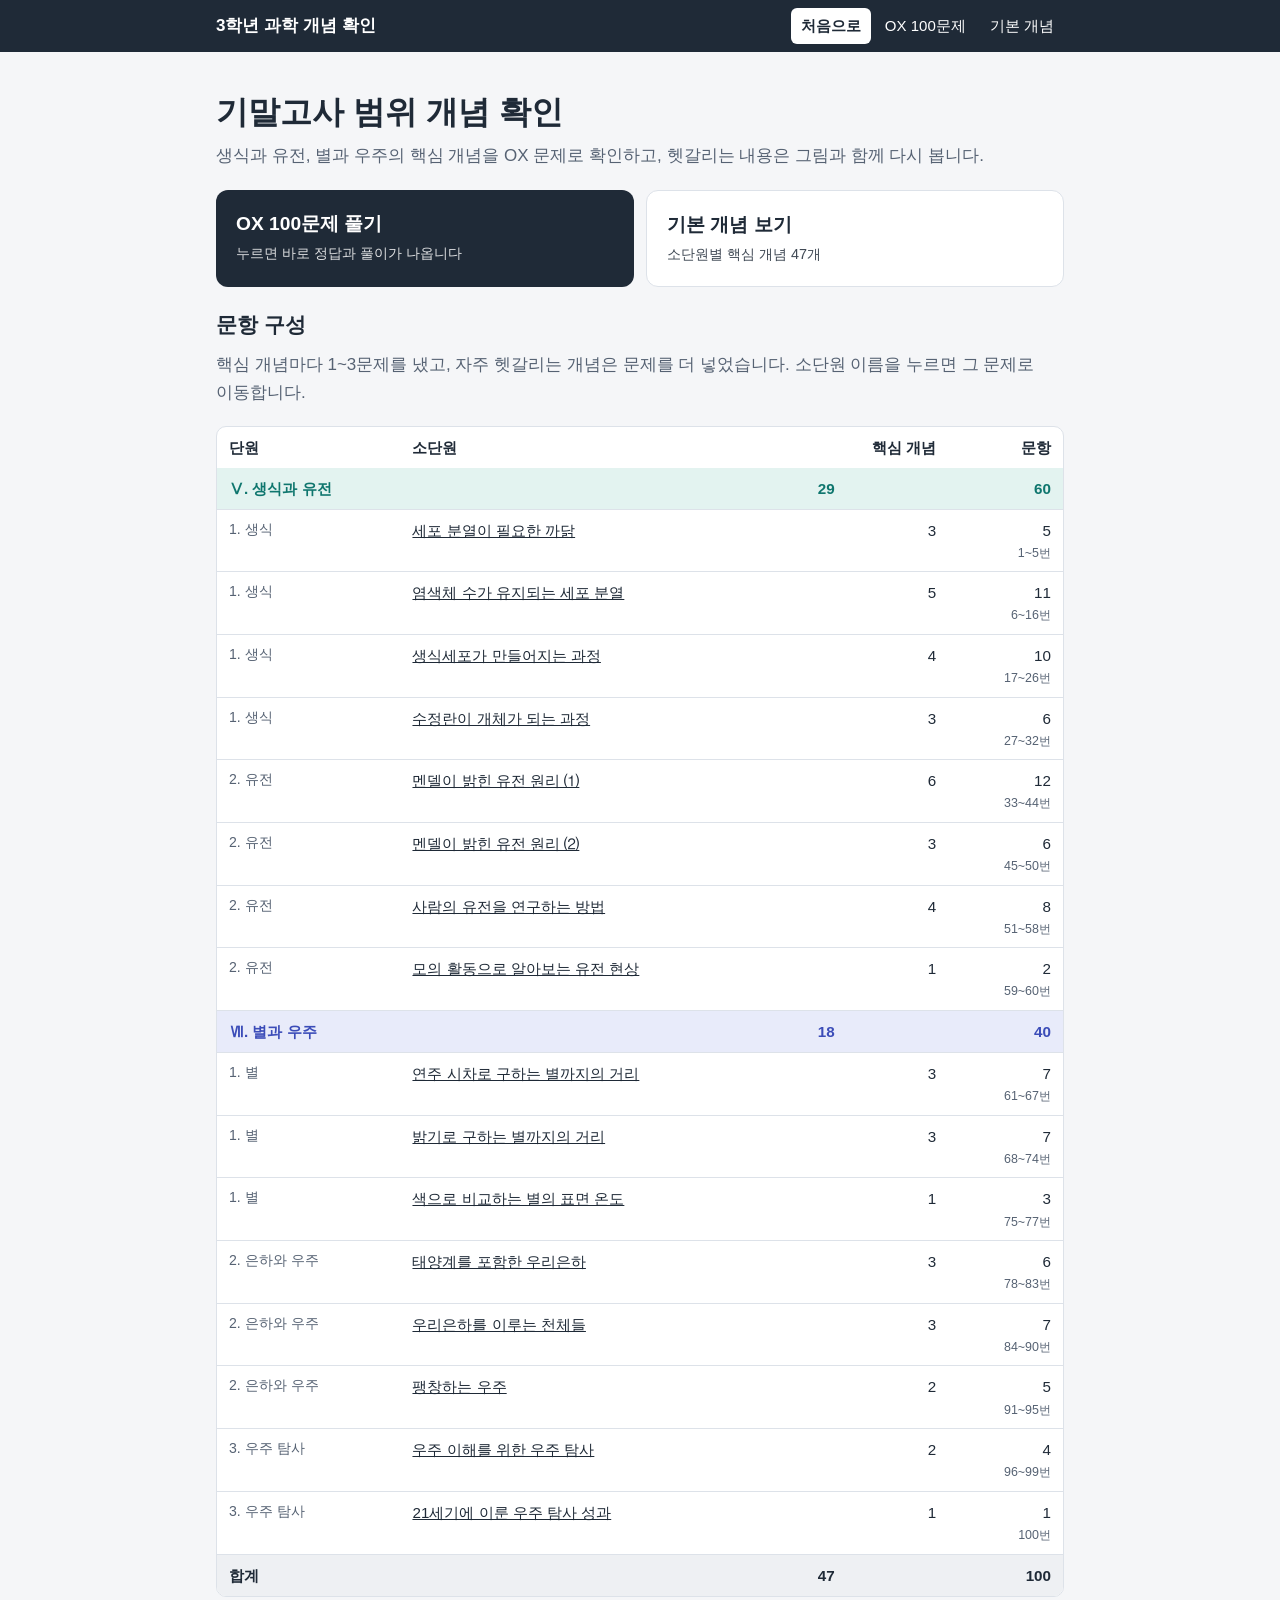
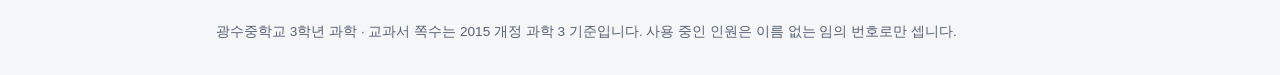
==== index.html @ e42c2dcb "사용 중 인원 표시와 상단바 고정 Co-Authored-By: Claude Opus 5.5 <noreply@anthropic.com>" ====
<!doctype html>
<html lang="ko">
<head>
<meta charset="utf-8">
<meta name="viewport" content="width=device-width, initial-scale=1">
<title>3학년 과학 개념 확인</title>
<meta name="description" content="생식과 유전, 별과 우주 개념 확인 OX 100문제와 기본 개념">
<link rel="stylesheet" href="style.css?v=4">
</head>
<body>
<div class="stick" id="stick"><header class="top"><div class="wrap topin"><a class="brand" href="index.html">3학년 과학 개념 확인</a><span class="online" id="online" hidden><i aria-hidden="true"></i>지금 <b id="onlineN">0</b>명<span class="olt"> 사용 중</span></span><nav><a href="index.html" aria-current=page>처음으로</a><a href="ox.html">OX 100문제</a><a href="concepts.html">기본 개념</a></nav></div></header></div>
<main class="wrap">
<section class="hero">
<h1>기말고사 범위 개념 확인</h1>
<p>생식과 유전, 별과 우주의 핵심 개념을 OX 문제로 확인하고, 헷갈리는 내용은 그림과 함께 다시 봅니다.</p>
<div class="cta">
<a class="big" href="ox.html"><b>OX 100문제 풀기</b><span>누르면 바로 정답과 풀이가 나옵니다</span></a>
<a class="big alt" href="concepts.html"><b>기본 개념 보기</b><span>소단원별 핵심 개념 47개</span></a>
</div>
</section>
<section>
<h2>문항 구성</h2>
<p class="lead">핵심 개념마다 1~3문제를 냈고, 자주 헷갈리는 개념은 문제를 더 넣었습니다. 소단원 이름을 누르면 그 문제로 이동합니다.</p>
<div class="tablewrap"><table class="plan">
<thead><tr><th scope="col">단원</th><th scope="col">소단원</th><th scope="col">핵심 개념</th><th scope="col">문항</th></tr></thead>
<tbody><tr class="grp gen"><th colspan="2" scope="colgroup">Ⅴ. 생식과 유전</th><td>29</td><td>60</td></tr><tr><td class="mid">1. 생식</td><td><a href="ox.html#u01">세포 분열이 필요한 까닭</a></td><td>3</td><td>5<span class="rng">1~5번</span></td></tr><tr><td class="mid">1. 생식</td><td><a href="ox.html#u02">염색체 수가 유지되는 세포 분열</a></td><td>5</td><td>11<span class="rng">6~16번</span></td></tr><tr><td class="mid">1. 생식</td><td><a href="ox.html#u03">생식세포가 만들어지는 과정</a></td><td>4</td><td>10<span class="rng">17~26번</span></td></tr><tr><td class="mid">1. 생식</td><td><a href="ox.html#u04">수정란이 개체가 되는 과정</a></td><td>3</td><td>6<span class="rng">27~32번</span></td></tr><tr><td class="mid">2. 유전</td><td><a href="ox.html#u05">멘델이 밝힌 유전 원리 ⑴</a></td><td>6</td><td>12<span class="rng">33~44번</span></td></tr><tr><td class="mid">2. 유전</td><td><a href="ox.html#u06">멘델이 밝힌 유전 원리 ⑵</a></td><td>3</td><td>6<span class="rng">45~50번</span></td></tr><tr><td class="mid">2. 유전</td><td><a href="ox.html#u07">사람의 유전을 연구하는 방법</a></td><td>4</td><td>8<span class="rng">51~58번</span></td></tr><tr><td class="mid">2. 유전</td><td><a href="ox.html#u08">모의 활동으로 알아보는 유전 현상</a></td><td>1</td><td>2<span class="rng">59~60번</span></td></tr><tr class="grp star"><th colspan="2" scope="colgroup">Ⅶ. 별과 우주</th><td>18</td><td>40</td></tr><tr><td class="mid">1. 별</td><td><a href="ox.html#u09">연주 시차로 구하는 별까지의 거리</a></td><td>3</td><td>7<span class="rng">61~67번</span></td></tr><tr><td class="mid">1. 별</td><td><a href="ox.html#u10">밝기로 구하는 별까지의 거리</a></td><td>3</td><td>7<span class="rng">68~74번</span></td></tr><tr><td class="mid">1. 별</td><td><a href="ox.html#u11">색으로 비교하는 별의 표면 온도</a></td><td>1</td><td>3<span class="rng">75~77번</span></td></tr><tr><td class="mid">2. 은하와 우주</td><td><a href="ox.html#u12">태양계를 포함한 우리은하</a></td><td>3</td><td>6<span class="rng">78~83번</span></td></tr><tr><td class="mid">2. 은하와 우주</td><td><a href="ox.html#u13">우리은하를 이루는 천체들</a></td><td>3</td><td>7<span class="rng">84~90번</span></td></tr><tr><td class="mid">2. 은하와 우주</td><td><a href="ox.html#u14">팽창하는 우주</a></td><td>2</td><td>5<span class="rng">91~95번</span></td></tr><tr><td class="mid">3. 우주 탐사</td><td><a href="ox.html#u15">우주 이해를 위한 우주 탐사</a></td><td>2</td><td>4<span class="rng">96~99번</span></td></tr><tr><td class="mid">3. 우주 탐사</td><td><a href="ox.html#u16">21세기에 이룬 우주 탐사 성과</a></td><td>1</td><td>1<span class="rng">100번</span></td></tr>
<tr class="sum"><th colspan="2" scope="row">합계</th><td>47</td><td>100</td></tr></tbody>
</table></div>
</section>
</main>
<footer class="wrap foot">광수중학교 3학년 과학 · 교과서 쪽수는 2015 개정 과학 3 기준입니다. 사용 중인 인원은 이름 없는 임의 번호로만 셉니다.</footer>
<script src="app.js?v=2"></script>
</body></html>
---- style.css ----
:root {
  --ink: #1f2a37;
  --mute: #566273;
  --bg: #f5f6f8;
  --surface: #ffffff;
  --line: #dde2e9;
  --gen: #0f766e;
  --gen-soft: #e3f3f0;
  --star: #3b4cb8;
  --star-soft: #e8ebfa;
  --o: #1d63c4;
  --x: #c53a4e;
  --ok: #17794a;
  --ok-soft: #e4f4ea;
  --no: #b3283c;
  --no-soft: #fbe9ec;
  --warn-soft: #fff4dc;
  --warn-line: #e3b34c;
  --sh: 54px;
}
.oxpage { --sh: 104px; }
* { box-sizing: border-box; }
html { -webkit-text-size-adjust: 100%; }
body {
  margin: 0; background: var(--bg); color: var(--ink);
  font-family: 'Noto Sans KR', 'Noto Sans CJK KR', 'Malgun Gothic', 'Apple SD Gothic Neo', sans-serif;
  font-size: 17px; line-height: 1.65; word-break: keep-all; overflow-wrap: anywhere;
}
a { color: inherit; }
button { font: inherit; color: inherit; cursor: pointer; }
:focus-visible { outline: 3px solid #f0a020; outline-offset: 2px; }
.wrap { max-width: 880px; margin: 0 auto; padding: 0 16px; }
h1 { font-size: 1.7rem; line-height: 1.3; margin: 28px 0 8px; }
h2 { font-size: 1.3rem; line-height: 1.35; margin: 0 0 12px; }
.lead { color: var(--mute); margin: 0 0 18px; }

.stick { position: sticky; top: 0; z-index: 30; }
.top { background: var(--ink); color: #fff; }
.topin { display: flex; align-items: center; justify-content: space-between; gap: 12px; min-height: 52px; flex-wrap: wrap; }
.brand { font-weight: 700; text-decoration: none; margin-right: auto; }
.online { display: inline-flex; align-items: center; gap: 6px; font-size: .9rem; white-space: nowrap; }
.online[hidden] { display: none; }
.online i { width: 9px; height: 9px; border-radius: 50%; background: #4ade80; }
.top nav { display: flex; gap: 4px; }
.top nav a { text-decoration: none; padding: 6px 10px; border-radius: 6px; font-size: .94rem; }
.top nav a:hover { background: rgba(255,255,255,.12); }
.top nav a[aria-current] { background: #fff; color: var(--ink); font-weight: 700; }

.hero { padding: 12px 0 24px; }
.hero h1 { font-size: 2rem; }
.hero p { margin: 0 0 20px; color: var(--mute); }
.cta { display: grid; grid-template-columns: 1fr 1fr; gap: 12px; }
.big { display: block; padding: 18px 20px; border-radius: 12px; background: var(--ink); color: #fff; text-decoration: none; }
.big.alt { background: var(--surface); color: var(--ink); border: 1px solid var(--line); }
.big b { display: block; font-size: 1.2rem; }
.big span { font-size: .9rem; opacity: .85; }

.tablewrap { overflow-x: auto; background: var(--surface); border: 1px solid var(--line); border-radius: 10px; }
table { border-collapse: collapse; width: 100%; font-size: .95rem; }
th, td { padding: 8px 12px; border-bottom: 1px solid var(--line); text-align: left; vertical-align: top; }
tr:last-child > * { border-bottom: 0; }
.plan th:nth-child(n+3), .plan td:nth-child(n+3) { text-align: right; white-space: nowrap; }
.plan .mid { color: var(--mute); white-space: nowrap; font-size: .88rem; }
.plan .grp th, .plan .grp td { font-weight: 700; }
.plan .grp.gen > * { background: var(--gen-soft); color: var(--gen); }
.plan .grp.star > * { background: var(--star-soft); color: var(--star); }
.plan .sum > * { font-weight: 700; background: #eef0f3; }
.plan .rng { display: block; font-size: .78rem; color: var(--mute); }
.foot { color: var(--mute); font-size: .85rem; padding-top: 24px; padding-bottom: 32px; }

/* OX */
.bar { background: var(--surface); border-bottom: 1px solid var(--line); }
.barin { display: flex; flex-wrap: wrap; gap: 6px 12px; align-items: center; justify-content: space-between; padding-top: 8px; padding-bottom: 8px; }
.score { font-size: .95rem; white-space: nowrap; }
.filters, .tools { display: flex; gap: 4px; }
.bar button { background: var(--bg); border: 1px solid var(--line); border-radius: 6px; padding: 4px 9px; font-size: .86rem; }
.bar button[aria-pressed="true"] { background: var(--ink); color: #fff; border-color: var(--ink); }
.meter { height: 4px; background: var(--line); }
.meter i { display: block; height: 100%; width: 0; background: var(--ok); transition: width .2s; }
.jump { background: var(--surface); border: 1px solid var(--line); border-radius: 10px; padding: 8px 14px; margin-bottom: 24px; }
.jump summary { cursor: pointer; font-weight: 700; }
.jgs { display: grid; grid-template-columns: 1fr 1fr; gap: 16px; padding: 10px 0 6px; }
.jg b { display: block; margin-bottom: 4px; }
.jg.gen b { color: var(--gen); }
.jg.star b { color: var(--star); }
.jg a { display: flex; justify-content: space-between; gap: 8px; padding: 3px 0; font-size: .92rem; text-decoration: none; border-bottom: 1px dotted var(--line); }
.jg a:hover { text-decoration: underline; }
.jg a span { color: var(--mute); white-space: nowrap; font-size: .82rem; }
.unit { margin-bottom: 34px; scroll-margin-top: calc(var(--sh) + 10px); }
.crumb { margin: 0; font-size: .84rem; font-weight: 700; }
.gen .crumb { color: var(--gen); }
.star .crumb { color: var(--star); }
.q { background: var(--surface); border: 1px solid var(--line); border-radius: 10px; padding: 12px 14px; margin-bottom: 10px; scroll-margin-top: calc(var(--sh) + 10px); }
.q:target { box-shadow: 0 0 0 2px var(--ink); }
.qrow { display: grid; grid-template-columns: 34px 1fr auto; gap: 10px; align-items: center; }
.qn { font-weight: 700; color: var(--mute); text-align: right; }
.st { margin: 0; }
.btns { display: flex; gap: 6px; }
.btns button { width: 50px; height: 46px; border-radius: 8px; border: 2px solid; background: #fff; font-weight: 700; font-size: 1.2rem; }
.btns .o { border-color: var(--o); color: var(--o); }
.btns .x { border-color: var(--x); color: var(--x); }
.btns button:hover:not(:disabled) { background: var(--bg); }
.btns button.sel.o { background: var(--o); color: #fff; }
.btns button.sel.x { background: var(--x); color: #fff; }
.btns button:disabled { cursor: default; }
.btns button:disabled:not(.sel) { opacity: .4; }
.sol { margin: 10px 0 0 44px; padding: 10px 12px; border-radius: 8px; background: var(--bg); font-size: .96rem; }
.sol p { margin: 0 0 4px; }
.sol .res { font-weight: 700; }
.q.right .sol { background: var(--ok-soft); }
.q.right .res { color: var(--ok); }
.q.wrong .sol { background: var(--no-soft); }
.q.wrong .res { color: var(--no); }
.solfoot { display: flex; flex-wrap: wrap; justify-content: space-between; align-items: center; gap: 4px 12px; margin-top: 6px !important; }
.go { font-weight: 700; color: var(--star); }
.again { background: none; border: 0; padding: 2px 0; font-size: .86rem; color: var(--mute); text-decoration: underline; }
.empty { padding: 24px; text-align: center; color: var(--mute); }
.unit.none { display: none; }
.q.off { display: none; }

/* 개념 */
.klayout { max-width: 1120px; display: grid; grid-template-columns: 250px minmax(0, 1fr); gap: 28px; }
.toc { position: sticky; top: var(--sh); align-self: start; max-height: calc(100vh - var(--sh)); overflow-y: auto; padding: 20px 0; font-size: .9rem; }
.toc summary { font-weight: 700; cursor: pointer; margin-bottom: 6px; }
.tg { margin-bottom: 14px; }
.tg > b { display: block; }
.tg.gen > b { color: var(--gen); }
.tg.star > b { color: var(--star); }
.tm { margin: 6px 0 0; color: var(--mute); font-size: .82rem; font-weight: 700; }
.toc a { display: block; padding: 2px 0 2px 8px; text-decoration: none; line-height: 1.4; }
.toc a:hover { text-decoration: underline; }
.kunit { margin: 0 0 40px; scroll-margin-top: calc(var(--sh) + 10px); }
.concept { background: var(--surface); border: 1px solid var(--line); border-radius: 10px; padding: 14px 18px; margin-bottom: 14px; scroll-margin-top: calc(var(--sh) + 10px); }
.concept:target { box-shadow: 0 0 0 3px #f0a020; }
.concept h3 { margin: 0 0 8px; font-size: 1.12rem; display: flex; flex-wrap: wrap; justify-content: space-between; align-items: baseline; gap: 2px 12px; }
.gen .concept h3 { color: var(--gen); }
.star .concept h3 { color: var(--star); }
.pg { font-size: .8rem; font-weight: 400; color: var(--mute); }
.concept ul { margin: 0 0 8px; padding-left: 20px; }
.concept li { margin-bottom: 3px; }
.figs { display: grid; gap: 12px; margin: 12px 0; }
.figs.photos, .figs:has(figure.ph) { grid-template-columns: repeat(auto-fit, minmax(190px, 1fr)); }
.figs:has(figure.ph) figure:not(.ph) { grid-column: 1 / -1; }
figure { margin: 0; }
figure img { display: block; width: 100%; height: auto; border: 1px solid var(--line); border-radius: 8px; background: #fff; }
figure.ph img { aspect-ratio: 1; object-fit: cover; }
figcaption { font-size: .85rem; color: var(--mute); margin-top: 4px; }
.cmp th[scope=row] { background: #f4f5f7; white-space: nowrap; }
.concept .tablewrap { margin-bottom: 8px; border-radius: 8px; }
.warn, .note { margin: 8px 0; padding: 8px 12px; border-radius: 8px; font-size: .95rem; }
.warn { background: var(--warn-soft); border-left: 4px solid var(--warn-line); }
.note { background: var(--bg); border-left: 4px solid var(--line); }
.rel { margin: 8px 0 0; font-size: .88rem; color: var(--mute); }
.rel a { margin-left: 4px; font-weight: 700; color: var(--star); }
.credit { font-size: .78rem; color: var(--mute); padding-bottom: 80px; }
.back { position: fixed; right: 16px; bottom: 16px; z-index: 20; background: var(--ink); color: #fff; text-decoration: none; font-weight: 700; padding: 10px 16px; border-radius: 24px; box-shadow: 0 2px 8px rgba(0,0,0,.3); }

@media (max-width: 820px) {
  .klayout { grid-template-columns: minmax(0, 1fr); gap: 0; }
  .toc { position: static; max-height: none; padding: 12px 0 0; }
  .toc details { background: var(--surface); border: 1px solid var(--line); border-radius: 10px; padding: 8px 14px; }
  .toc summary { margin: 0; }
}
@media (max-width: 560px) {
  body { font-size: 16px; }
  .cta, .jgs { grid-template-columns: 1fr; }
  .qrow { grid-template-columns: 26px 1fr; }
  .btns { grid-column: 2; }
  .btns button { flex: 1; width: auto; }
  .sol { margin-left: 0; }
  .plan .mid { display: none; }
  .barin { flex-wrap: nowrap; overflow-x: auto; justify-content: flex-start; padding-top: 6px; padding-bottom: 6px; }
  .bar button { white-space: nowrap; }
  .brand, .olt { display: none; }
  .topin { flex-wrap: nowrap; min-height: 46px; justify-content: space-between; }
  .top nav a { padding: 5px 7px; font-size: .86rem; white-space: nowrap; }
}
@media print {
  .stick, .jump, .again, .back, .toc, .btns { display: none !important; }
  body { background: #fff; font-size: 12pt; }
  .q, .concept { break-inside: avoid; }
  .klayout { display: block; }
}
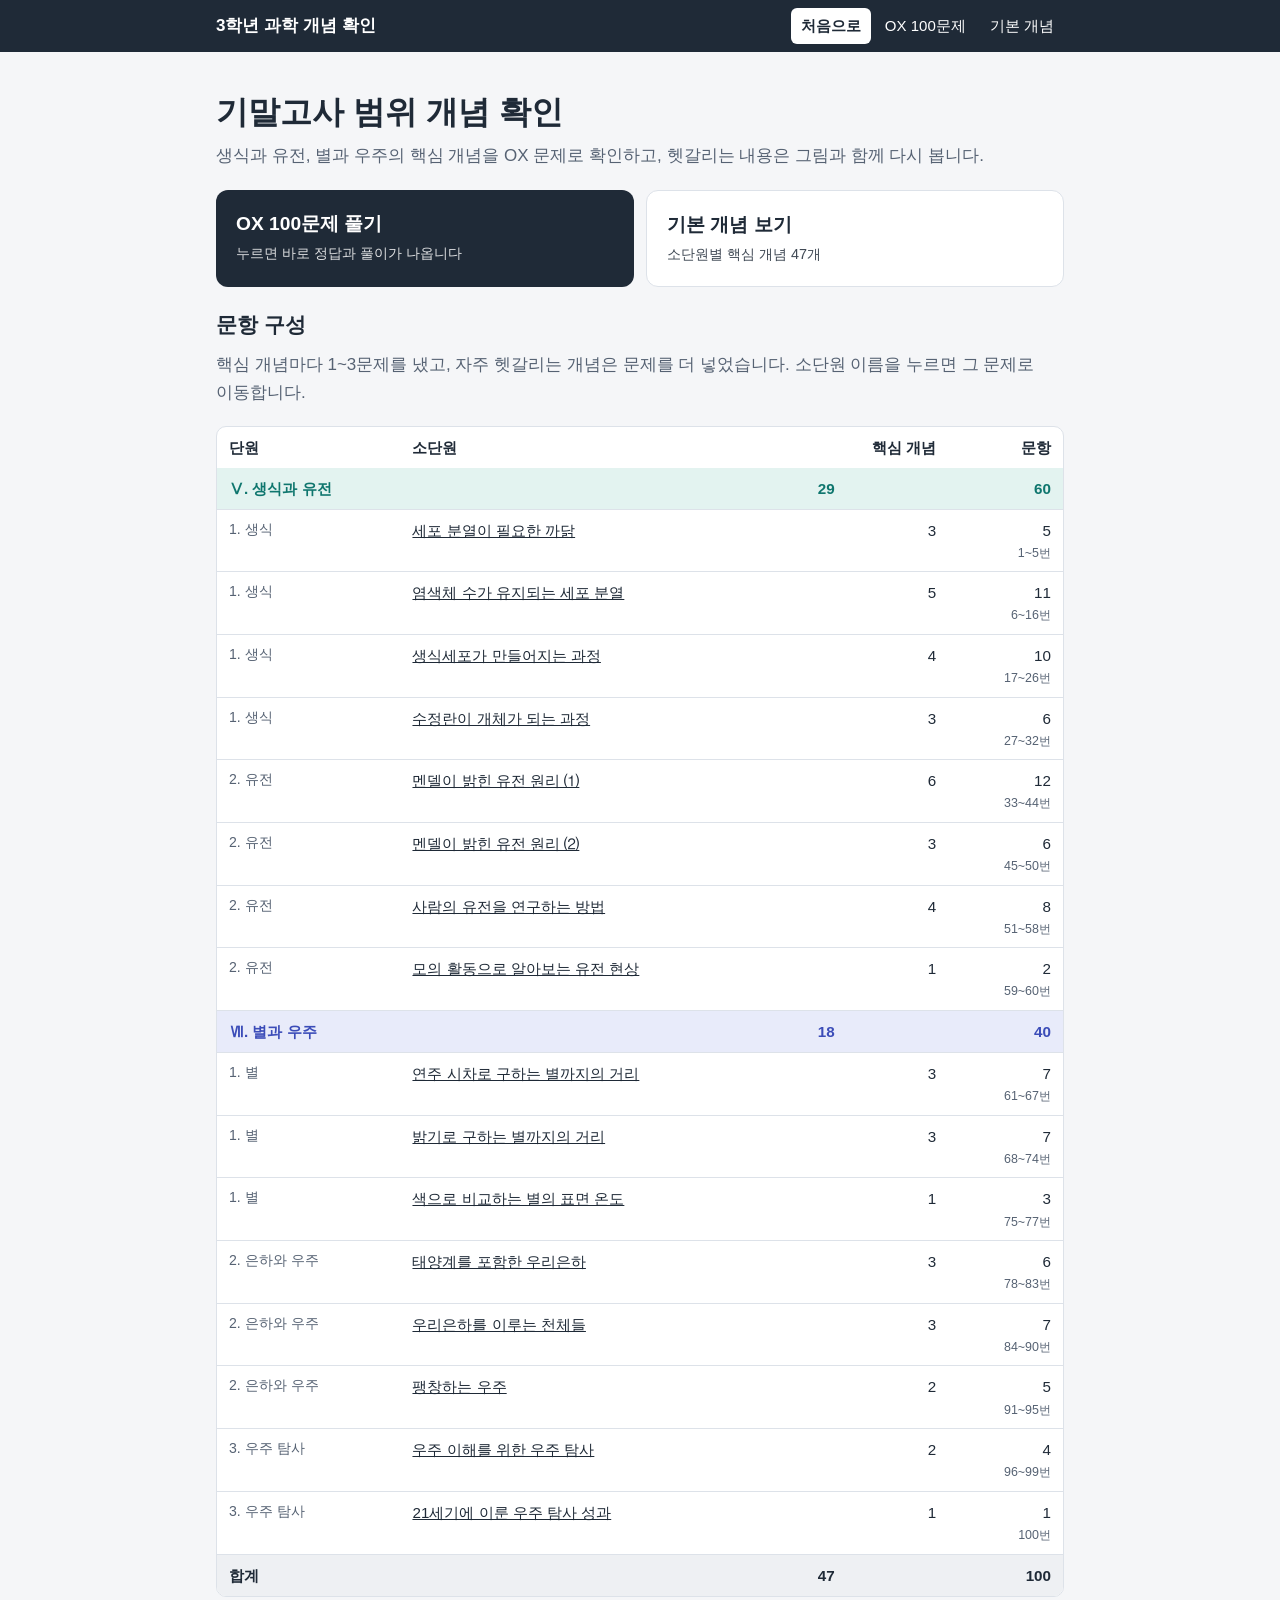
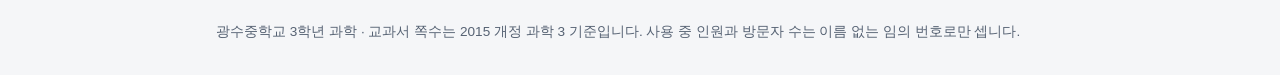
==== commit 4e5c3018: "오늘 방문자 수 표시 Co-Authored-By: Claude Opus 5.5 <noreply@anthropic.com>" ====
--- a/index.html
+++ b/index.html
@@ -5,10 +5,10 @@
 <meta name="viewport" content="width=device-width, initial-scale=1">
 <title>3학년 과학 개념 확인</title>
 <meta name="description" content="생식과 유전, 별과 우주 개념 확인 OX 100문제와 기본 개념">
-<link rel="stylesheet" href="style.css?v=4">
+<link rel="stylesheet" href="style.css?v=5">
 </head>
 <body>
-<div class="stick" id="stick"><header class="top"><div class="wrap topin"><a class="brand" href="index.html">3학년 과학 개념 확인</a><span class="online" id="online" hidden><i aria-hidden="true"></i>지금 <b id="onlineN">0</b>명<span class="olt"> 사용 중</span></span><nav><a href="index.html" aria-current=page>처음으로</a><a href="ox.html">OX 100문제</a><a href="concepts.html">기본 개념</a></nav></div></header></div>
+<div class="stick" id="stick"><header class="top"><div class="wrap topin"><a class="brand" href="index.html">3학년 과학 개념 확인</a><span class="online" id="online" hidden><i aria-hidden="true"></i><span class="oltxt"><span>지금 <b id="onlineN">0</b>명<span class="olt"> 사용 중</span></span><span id="today" hidden>오늘 <b id="todayN">0</b>명<span class="olt"> 방문</span></span></span></span><nav><a href="index.html" aria-current=page>처음으로</a><a href="ox.html">OX 100문제</a><a href="concepts.html">기본 개념</a></nav></div></header></div>
 <main class="wrap">
 <section class="hero">
 <h1>기말고사 범위 개념 확인</h1>
@@ -28,6 +28,6 @@
 </table></div>
 </section>
 </main>
-<footer class="wrap foot">광수중학교 3학년 과학 · 교과서 쪽수는 2015 개정 과학 3 기준입니다. 사용 중인 인원은 이름 없는 임의 번호로만 셉니다.</footer>
-<script src="app.js?v=2"></script>
+<footer class="wrap foot">광수중학교 3학년 과학 · 교과서 쪽수는 2015 개정 과학 3 기준입니다. 사용 중 인원과 방문자 수는 이름 없는 임의 번호로만 셉니다.</footer>
+<script src="app.js?v=3"></script>
 </body></html>
--- a/style.css
+++ b/style.css
@@ -39,7 +39,8 @@
 .topin { display: flex; align-items: center; justify-content: space-between; gap: 12px; min-height: 52px; flex-wrap: wrap; }
 .brand { font-weight: 700; text-decoration: none; margin-right: auto; }
 .online { display: inline-flex; align-items: center; gap: 6px; font-size: .9rem; white-space: nowrap; }
-.online[hidden] { display: none; }
+.online[hidden], .oltxt [hidden] { display: none; }
+.oltxt { display: flex; gap: 12px; }
 .online i { width: 9px; height: 9px; border-radius: 50%; background: #4ade80; }
 .top nav { display: flex; gap: 4px; }
 .top nav a { text-decoration: none; padding: 6px 10px; border-radius: 6px; font-size: .94rem; }
@@ -172,6 +173,8 @@
   .barin { flex-wrap: nowrap; overflow-x: auto; justify-content: flex-start; padding-top: 6px; padding-bottom: 6px; }
   .bar button { white-space: nowrap; }
   .brand, .olt { display: none; }
+  .online { font-size: .76rem; }
+  .oltxt { flex-direction: column; gap: 0; line-height: 1.25; }
   .topin { flex-wrap: nowrap; min-height: 46px; justify-content: space-between; }
   .top nav a { padding: 5px 7px; font-size: .86rem; white-space: nowrap; }
 }
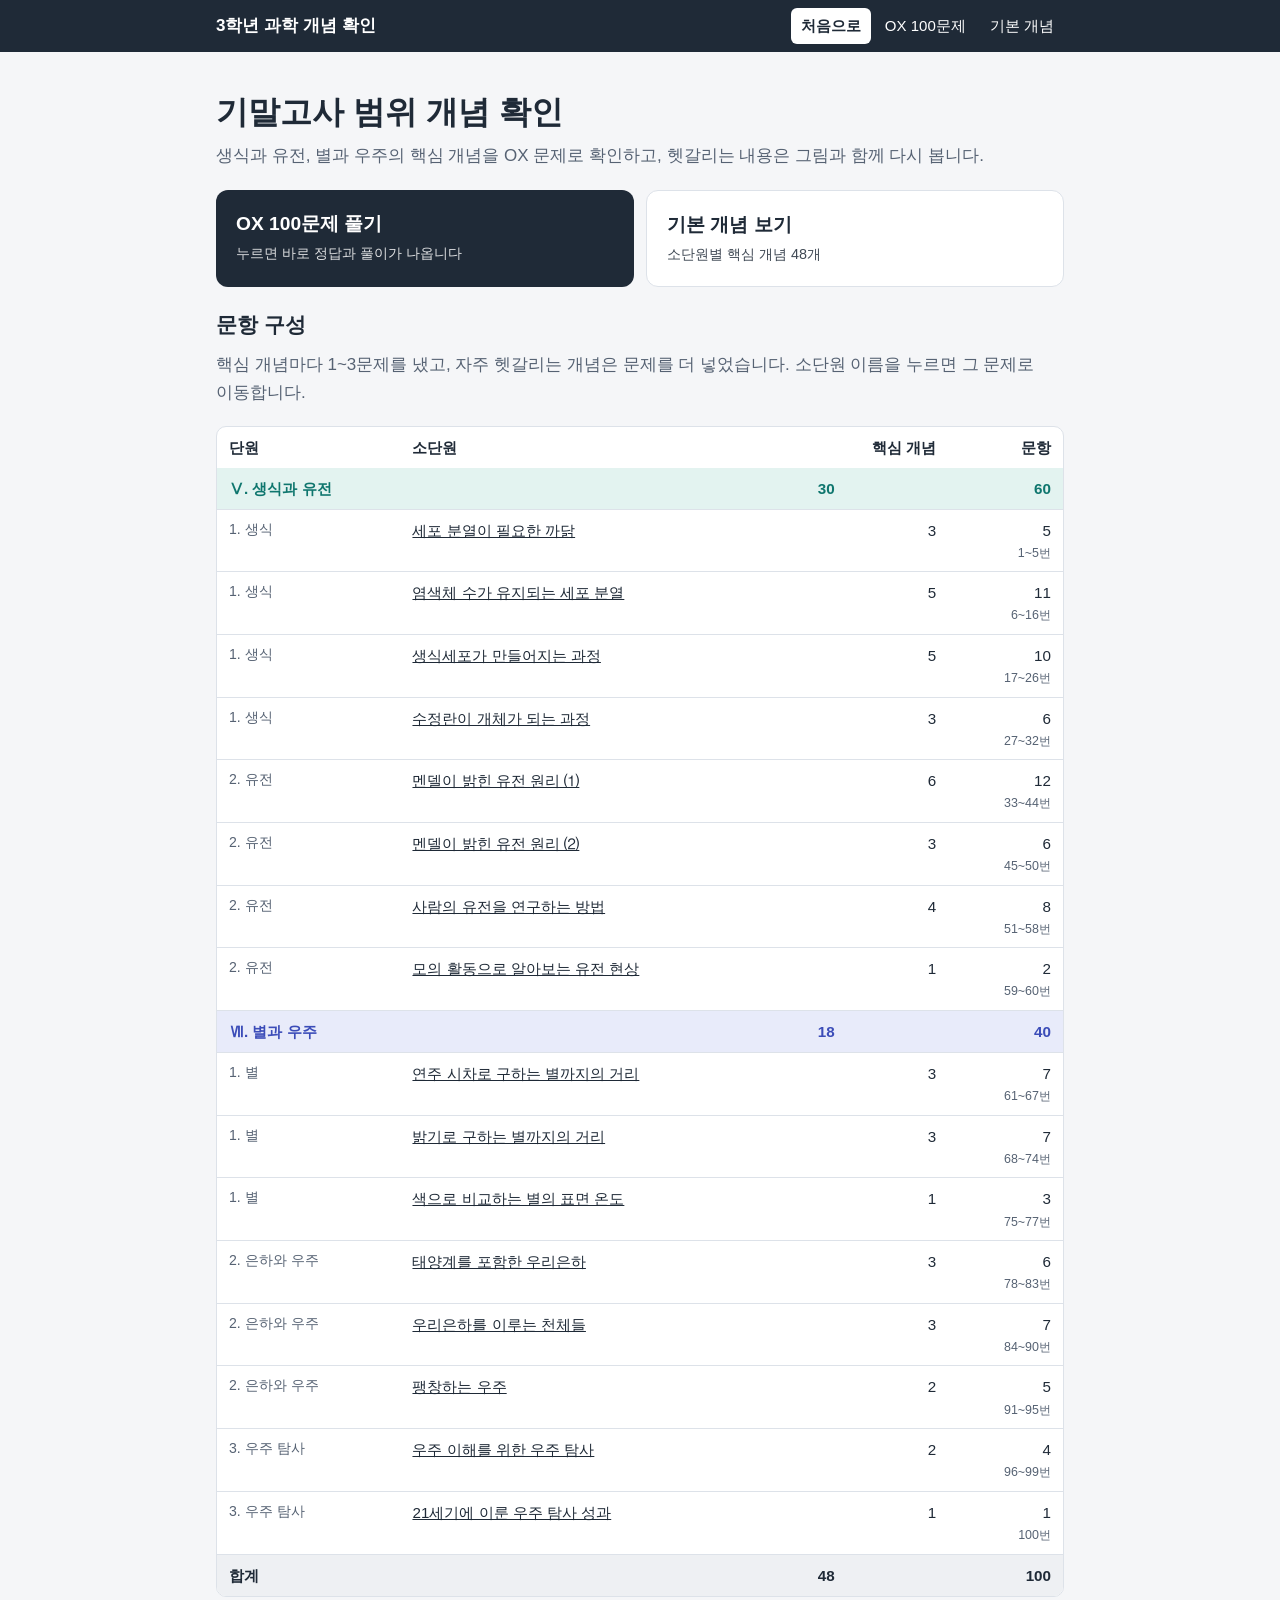
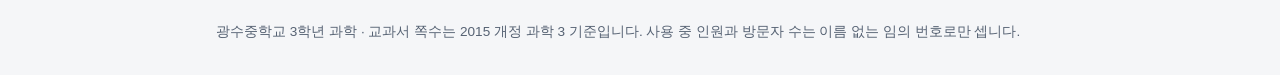
==== commit 30a05827: "염색체를 X자로 다시 그리고 상동 염색체 비교 카드 추가 Co-Authored-By: Claude Opus 5.5 <noreply@anthropic.com>" ====
--- a/index.html
+++ b/index.html
@@ -5,7 +5,7 @@
 <meta name="viewport" content="width=device-width, initial-scale=1">
 <title>3학년 과학 개념 확인</title>
 <meta name="description" content="생식과 유전, 별과 우주 개념 확인 OX 100문제와 기본 개념">
-<link rel="stylesheet" href="style.css?v=5">
+<link rel="stylesheet" href="style.css?v=6">
 </head>
 <body>
 <div class="stick" id="stick"><header class="top"><div class="wrap topin"><a class="brand" href="index.html">3학년 과학 개념 확인</a><span class="online" id="online" hidden><i aria-hidden="true"></i><span class="oltxt"><span>지금 <b id="onlineN">0</b>명<span class="olt"> 사용 중</span></span><span id="today" hidden>오늘 <b id="todayN">0</b>명<span class="olt"> 방문</span></span></span></span><nav><a href="index.html" aria-current=page>처음으로</a><a href="ox.html">OX 100문제</a><a href="concepts.html">기본 개념</a></nav></div></header></div>
@@ -15,7 +15,7 @@
 <p>생식과 유전, 별과 우주의 핵심 개념을 OX 문제로 확인하고, 헷갈리는 내용은 그림과 함께 다시 봅니다.</p>
 <div class="cta">
 <a class="big" href="ox.html"><b>OX 100문제 풀기</b><span>누르면 바로 정답과 풀이가 나옵니다</span></a>
-<a class="big alt" href="concepts.html"><b>기본 개념 보기</b><span>소단원별 핵심 개념 47개</span></a>
+<a class="big alt" href="concepts.html"><b>기본 개념 보기</b><span>소단원별 핵심 개념 48개</span></a>
 </div>
 </section>
 <section>
@@ -23,8 +23,8 @@
 <p class="lead">핵심 개념마다 1~3문제를 냈고, 자주 헷갈리는 개념은 문제를 더 넣었습니다. 소단원 이름을 누르면 그 문제로 이동합니다.</p>
 <div class="tablewrap"><table class="plan">
 <thead><tr><th scope="col">단원</th><th scope="col">소단원</th><th scope="col">핵심 개념</th><th scope="col">문항</th></tr></thead>
-<tbody><tr class="grp gen"><th colspan="2" scope="colgroup">Ⅴ. 생식과 유전</th><td>29</td><td>60</td></tr><tr><td class="mid">1. 생식</td><td><a href="ox.html#u01">세포 분열이 필요한 까닭</a></td><td>3</td><td>5<span class="rng">1~5번</span></td></tr><tr><td class="mid">1. 생식</td><td><a href="ox.html#u02">염색체 수가 유지되는 세포 분열</a></td><td>5</td><td>11<span class="rng">6~16번</span></td></tr><tr><td class="mid">1. 생식</td><td><a href="ox.html#u03">생식세포가 만들어지는 과정</a></td><td>4</td><td>10<span class="rng">17~26번</span></td></tr><tr><td class="mid">1. 생식</td><td><a href="ox.html#u04">수정란이 개체가 되는 과정</a></td><td>3</td><td>6<span class="rng">27~32번</span></td></tr><tr><td class="mid">2. 유전</td><td><a href="ox.html#u05">멘델이 밝힌 유전 원리 ⑴</a></td><td>6</td><td>12<span class="rng">33~44번</span></td></tr><tr><td class="mid">2. 유전</td><td><a href="ox.html#u06">멘델이 밝힌 유전 원리 ⑵</a></td><td>3</td><td>6<span class="rng">45~50번</span></td></tr><tr><td class="mid">2. 유전</td><td><a href="ox.html#u07">사람의 유전을 연구하는 방법</a></td><td>4</td><td>8<span class="rng">51~58번</span></td></tr><tr><td class="mid">2. 유전</td><td><a href="ox.html#u08">모의 활동으로 알아보는 유전 현상</a></td><td>1</td><td>2<span class="rng">59~60번</span></td></tr><tr class="grp star"><th colspan="2" scope="colgroup">Ⅶ. 별과 우주</th><td>18</td><td>40</td></tr><tr><td class="mid">1. 별</td><td><a href="ox.html#u09">연주 시차로 구하는 별까지의 거리</a></td><td>3</td><td>7<span class="rng">61~67번</span></td></tr><tr><td class="mid">1. 별</td><td><a href="ox.html#u10">밝기로 구하는 별까지의 거리</a></td><td>3</td><td>7<span class="rng">68~74번</span></td></tr><tr><td class="mid">1. 별</td><td><a href="ox.html#u11">색으로 비교하는 별의 표면 온도</a></td><td>1</td><td>3<span class="rng">75~77번</span></td></tr><tr><td class="mid">2. 은하와 우주</td><td><a href="ox.html#u12">태양계를 포함한 우리은하</a></td><td>3</td><td>6<span class="rng">78~83번</span></td></tr><tr><td class="mid">2. 은하와 우주</td><td><a href="ox.html#u13">우리은하를 이루는 천체들</a></td><td>3</td><td>7<span class="rng">84~90번</span></td></tr><tr><td class="mid">2. 은하와 우주</td><td><a href="ox.html#u14">팽창하는 우주</a></td><td>2</td><td>5<span class="rng">91~95번</span></td></tr><tr><td class="mid">3. 우주 탐사</td><td><a href="ox.html#u15">우주 이해를 위한 우주 탐사</a></td><td>2</td><td>4<span class="rng">96~99번</span></td></tr><tr><td class="mid">3. 우주 탐사</td><td><a href="ox.html#u16">21세기에 이룬 우주 탐사 성과</a></td><td>1</td><td>1<span class="rng">100번</span></td></tr>
-<tr class="sum"><th colspan="2" scope="row">합계</th><td>47</td><td>100</td></tr></tbody>
+<tbody><tr class="grp gen"><th colspan="2" scope="colgroup">Ⅴ. 생식과 유전</th><td>30</td><td>60</td></tr><tr><td class="mid">1. 생식</td><td><a href="ox.html#u01">세포 분열이 필요한 까닭</a></td><td>3</td><td>5<span class="rng">1~5번</span></td></tr><tr><td class="mid">1. 생식</td><td><a href="ox.html#u02">염색체 수가 유지되는 세포 분열</a></td><td>5</td><td>11<span class="rng">6~16번</span></td></tr><tr><td class="mid">1. 생식</td><td><a href="ox.html#u03">생식세포가 만들어지는 과정</a></td><td>5</td><td>10<span class="rng">17~26번</span></td></tr><tr><td class="mid">1. 생식</td><td><a href="ox.html#u04">수정란이 개체가 되는 과정</a></td><td>3</td><td>6<span class="rng">27~32번</span></td></tr><tr><td class="mid">2. 유전</td><td><a href="ox.html#u05">멘델이 밝힌 유전 원리 ⑴</a></td><td>6</td><td>12<span class="rng">33~44번</span></td></tr><tr><td class="mid">2. 유전</td><td><a href="ox.html#u06">멘델이 밝힌 유전 원리 ⑵</a></td><td>3</td><td>6<span class="rng">45~50번</span></td></tr><tr><td class="mid">2. 유전</td><td><a href="ox.html#u07">사람의 유전을 연구하는 방법</a></td><td>4</td><td>8<span class="rng">51~58번</span></td></tr><tr><td class="mid">2. 유전</td><td><a href="ox.html#u08">모의 활동으로 알아보는 유전 현상</a></td><td>1</td><td>2<span class="rng">59~60번</span></td></tr><tr class="grp star"><th colspan="2" scope="colgroup">Ⅶ. 별과 우주</th><td>18</td><td>40</td></tr><tr><td class="mid">1. 별</td><td><a href="ox.html#u09">연주 시차로 구하는 별까지의 거리</a></td><td>3</td><td>7<span class="rng">61~67번</span></td></tr><tr><td class="mid">1. 별</td><td><a href="ox.html#u10">밝기로 구하는 별까지의 거리</a></td><td>3</td><td>7<span class="rng">68~74번</span></td></tr><tr><td class="mid">1. 별</td><td><a href="ox.html#u11">색으로 비교하는 별의 표면 온도</a></td><td>1</td><td>3<span class="rng">75~77번</span></td></tr><tr><td class="mid">2. 은하와 우주</td><td><a href="ox.html#u12">태양계를 포함한 우리은하</a></td><td>3</td><td>6<span class="rng">78~83번</span></td></tr><tr><td class="mid">2. 은하와 우주</td><td><a href="ox.html#u13">우리은하를 이루는 천체들</a></td><td>3</td><td>7<span class="rng">84~90번</span></td></tr><tr><td class="mid">2. 은하와 우주</td><td><a href="ox.html#u14">팽창하는 우주</a></td><td>2</td><td>5<span class="rng">91~95번</span></td></tr><tr><td class="mid">3. 우주 탐사</td><td><a href="ox.html#u15">우주 이해를 위한 우주 탐사</a></td><td>2</td><td>4<span class="rng">96~99번</span></td></tr><tr><td class="mid">3. 우주 탐사</td><td><a href="ox.html#u16">21세기에 이룬 우주 탐사 성과</a></td><td>1</td><td>1<span class="rng">100번</span></td></tr>
+<tr class="sum"><th colspan="2" scope="row">합계</th><td>48</td><td>100</td></tr></tbody>
 </table></div>
 </section>
 </main>
--- a/style.css
+++ b/style.css
@@ -145,6 +145,7 @@
 figure { margin: 0; }
 figure img { display: block; width: 100%; height: auto; border: 1px solid var(--line); border-radius: 8px; background: #fff; }
 figure.ph img { aspect-ratio: 1; object-fit: cover; }
+figure.narrow { max-width: 400px; margin: 0 auto; }
 figcaption { font-size: .85rem; color: var(--mute); margin-top: 4px; }
 .cmp th[scope=row] { background: #f4f5f7; white-space: nowrap; }
 .concept .tablewrap { margin-bottom: 8px; border-radius: 8px; }
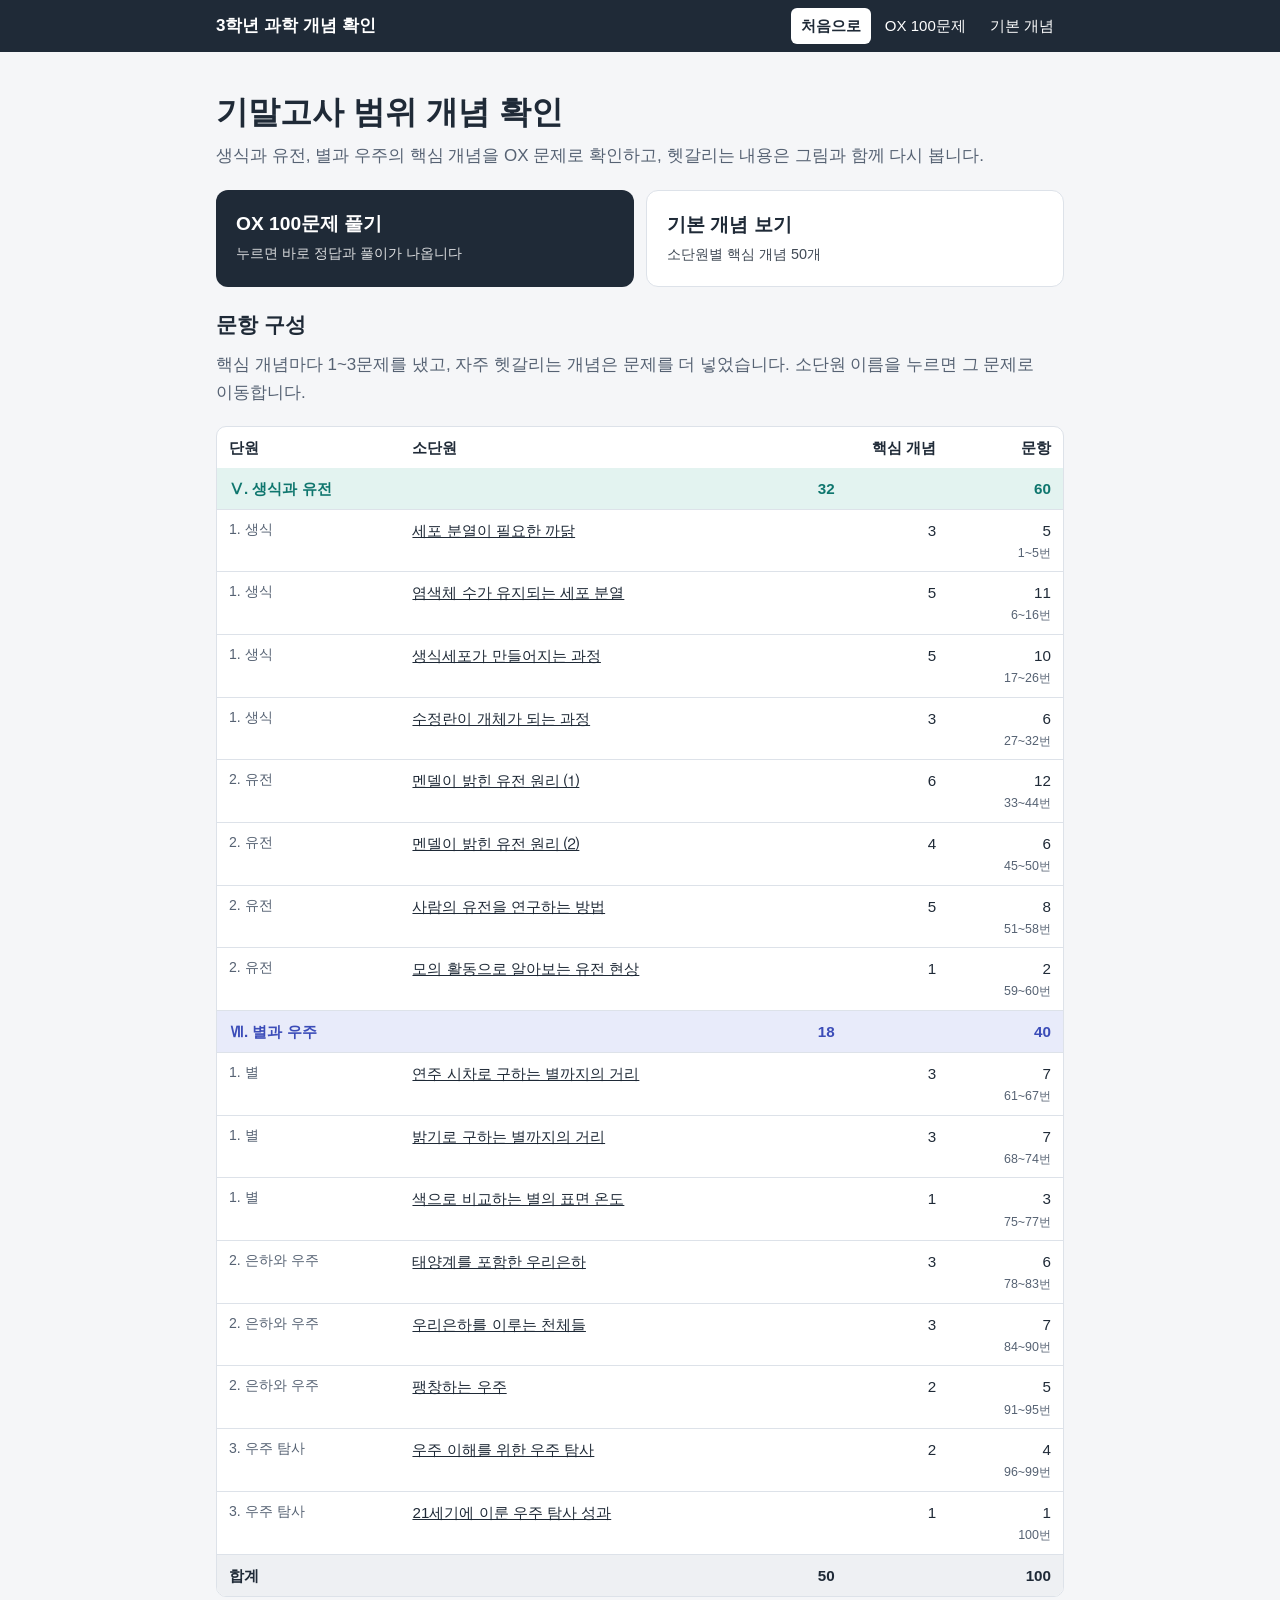
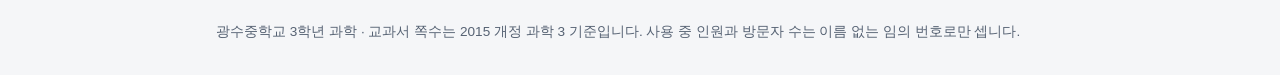
==== commit af81a313: "가계도 확률과 두 가지 형질 교배 풀이 개념 추가 Co-Authored-By: Claude Opus 5.5 <noreply@anthropic.com>" ====
--- a/index.html
+++ b/index.html
@@ -5,7 +5,7 @@
 <meta name="viewport" content="width=device-width, initial-scale=1">
 <title>3학년 과학 개념 확인</title>
 <meta name="description" content="생식과 유전, 별과 우주 개념 확인 OX 100문제와 기본 개념">
-<link rel="stylesheet" href="style.css?v=6">
+<link rel="stylesheet" href="style.css?v=7">
 </head>
 <body>
 <div class="stick" id="stick"><header class="top"><div class="wrap topin"><a class="brand" href="index.html">3학년 과학 개념 확인</a><span class="online" id="online" hidden><i aria-hidden="true"></i><span class="oltxt"><span>지금 <b id="onlineN">0</b>명<span class="olt"> 사용 중</span></span><span id="today" hidden>오늘 <b id="todayN">0</b>명<span class="olt"> 방문</span></span></span></span><nav><a href="index.html" aria-current=page>처음으로</a><a href="ox.html">OX 100문제</a><a href="concepts.html">기본 개념</a></nav></div></header></div>
@@ -15,7 +15,7 @@
 <p>생식과 유전, 별과 우주의 핵심 개념을 OX 문제로 확인하고, 헷갈리는 내용은 그림과 함께 다시 봅니다.</p>
 <div class="cta">
 <a class="big" href="ox.html"><b>OX 100문제 풀기</b><span>누르면 바로 정답과 풀이가 나옵니다</span></a>
-<a class="big alt" href="concepts.html"><b>기본 개념 보기</b><span>소단원별 핵심 개념 48개</span></a>
+<a class="big alt" href="concepts.html"><b>기본 개념 보기</b><span>소단원별 핵심 개념 50개</span></a>
 </div>
 </section>
 <section>
@@ -23,8 +23,8 @@
 <p class="lead">핵심 개념마다 1~3문제를 냈고, 자주 헷갈리는 개념은 문제를 더 넣었습니다. 소단원 이름을 누르면 그 문제로 이동합니다.</p>
 <div class="tablewrap"><table class="plan">
 <thead><tr><th scope="col">단원</th><th scope="col">소단원</th><th scope="col">핵심 개념</th><th scope="col">문항</th></tr></thead>
-<tbody><tr class="grp gen"><th colspan="2" scope="colgroup">Ⅴ. 생식과 유전</th><td>30</td><td>60</td></tr><tr><td class="mid">1. 생식</td><td><a href="ox.html#u01">세포 분열이 필요한 까닭</a></td><td>3</td><td>5<span class="rng">1~5번</span></td></tr><tr><td class="mid">1. 생식</td><td><a href="ox.html#u02">염색체 수가 유지되는 세포 분열</a></td><td>5</td><td>11<span class="rng">6~16번</span></td></tr><tr><td class="mid">1. 생식</td><td><a href="ox.html#u03">생식세포가 만들어지는 과정</a></td><td>5</td><td>10<span class="rng">17~26번</span></td></tr><tr><td class="mid">1. 생식</td><td><a href="ox.html#u04">수정란이 개체가 되는 과정</a></td><td>3</td><td>6<span class="rng">27~32번</span></td></tr><tr><td class="mid">2. 유전</td><td><a href="ox.html#u05">멘델이 밝힌 유전 원리 ⑴</a></td><td>6</td><td>12<span class="rng">33~44번</span></td></tr><tr><td class="mid">2. 유전</td><td><a href="ox.html#u06">멘델이 밝힌 유전 원리 ⑵</a></td><td>3</td><td>6<span class="rng">45~50번</span></td></tr><tr><td class="mid">2. 유전</td><td><a href="ox.html#u07">사람의 유전을 연구하는 방법</a></td><td>4</td><td>8<span class="rng">51~58번</span></td></tr><tr><td class="mid">2. 유전</td><td><a href="ox.html#u08">모의 활동으로 알아보는 유전 현상</a></td><td>1</td><td>2<span class="rng">59~60번</span></td></tr><tr class="grp star"><th colspan="2" scope="colgroup">Ⅶ. 별과 우주</th><td>18</td><td>40</td></tr><tr><td class="mid">1. 별</td><td><a href="ox.html#u09">연주 시차로 구하는 별까지의 거리</a></td><td>3</td><td>7<span class="rng">61~67번</span></td></tr><tr><td class="mid">1. 별</td><td><a href="ox.html#u10">밝기로 구하는 별까지의 거리</a></td><td>3</td><td>7<span class="rng">68~74번</span></td></tr><tr><td class="mid">1. 별</td><td><a href="ox.html#u11">색으로 비교하는 별의 표면 온도</a></td><td>1</td><td>3<span class="rng">75~77번</span></td></tr><tr><td class="mid">2. 은하와 우주</td><td><a href="ox.html#u12">태양계를 포함한 우리은하</a></td><td>3</td><td>6<span class="rng">78~83번</span></td></tr><tr><td class="mid">2. 은하와 우주</td><td><a href="ox.html#u13">우리은하를 이루는 천체들</a></td><td>3</td><td>7<span class="rng">84~90번</span></td></tr><tr><td class="mid">2. 은하와 우주</td><td><a href="ox.html#u14">팽창하는 우주</a></td><td>2</td><td>5<span class="rng">91~95번</span></td></tr><tr><td class="mid">3. 우주 탐사</td><td><a href="ox.html#u15">우주 이해를 위한 우주 탐사</a></td><td>2</td><td>4<span class="rng">96~99번</span></td></tr><tr><td class="mid">3. 우주 탐사</td><td><a href="ox.html#u16">21세기에 이룬 우주 탐사 성과</a></td><td>1</td><td>1<span class="rng">100번</span></td></tr>
-<tr class="sum"><th colspan="2" scope="row">합계</th><td>48</td><td>100</td></tr></tbody>
+<tbody><tr class="grp gen"><th colspan="2" scope="colgroup">Ⅴ. 생식과 유전</th><td>32</td><td>60</td></tr><tr><td class="mid">1. 생식</td><td><a href="ox.html#u01">세포 분열이 필요한 까닭</a></td><td>3</td><td>5<span class="rng">1~5번</span></td></tr><tr><td class="mid">1. 생식</td><td><a href="ox.html#u02">염색체 수가 유지되는 세포 분열</a></td><td>5</td><td>11<span class="rng">6~16번</span></td></tr><tr><td class="mid">1. 생식</td><td><a href="ox.html#u03">생식세포가 만들어지는 과정</a></td><td>5</td><td>10<span class="rng">17~26번</span></td></tr><tr><td class="mid">1. 생식</td><td><a href="ox.html#u04">수정란이 개체가 되는 과정</a></td><td>3</td><td>6<span class="rng">27~32번</span></td></tr><tr><td class="mid">2. 유전</td><td><a href="ox.html#u05">멘델이 밝힌 유전 원리 ⑴</a></td><td>6</td><td>12<span class="rng">33~44번</span></td></tr><tr><td class="mid">2. 유전</td><td><a href="ox.html#u06">멘델이 밝힌 유전 원리 ⑵</a></td><td>4</td><td>6<span class="rng">45~50번</span></td></tr><tr><td class="mid">2. 유전</td><td><a href="ox.html#u07">사람의 유전을 연구하는 방법</a></td><td>5</td><td>8<span class="rng">51~58번</span></td></tr><tr><td class="mid">2. 유전</td><td><a href="ox.html#u08">모의 활동으로 알아보는 유전 현상</a></td><td>1</td><td>2<span class="rng">59~60번</span></td></tr><tr class="grp star"><th colspan="2" scope="colgroup">Ⅶ. 별과 우주</th><td>18</td><td>40</td></tr><tr><td class="mid">1. 별</td><td><a href="ox.html#u09">연주 시차로 구하는 별까지의 거리</a></td><td>3</td><td>7<span class="rng">61~67번</span></td></tr><tr><td class="mid">1. 별</td><td><a href="ox.html#u10">밝기로 구하는 별까지의 거리</a></td><td>3</td><td>7<span class="rng">68~74번</span></td></tr><tr><td class="mid">1. 별</td><td><a href="ox.html#u11">색으로 비교하는 별의 표면 온도</a></td><td>1</td><td>3<span class="rng">75~77번</span></td></tr><tr><td class="mid">2. 은하와 우주</td><td><a href="ox.html#u12">태양계를 포함한 우리은하</a></td><td>3</td><td>6<span class="rng">78~83번</span></td></tr><tr><td class="mid">2. 은하와 우주</td><td><a href="ox.html#u13">우리은하를 이루는 천체들</a></td><td>3</td><td>7<span class="rng">84~90번</span></td></tr><tr><td class="mid">2. 은하와 우주</td><td><a href="ox.html#u14">팽창하는 우주</a></td><td>2</td><td>5<span class="rng">91~95번</span></td></tr><tr><td class="mid">3. 우주 탐사</td><td><a href="ox.html#u15">우주 이해를 위한 우주 탐사</a></td><td>2</td><td>4<span class="rng">96~99번</span></td></tr><tr><td class="mid">3. 우주 탐사</td><td><a href="ox.html#u16">21세기에 이룬 우주 탐사 성과</a></td><td>1</td><td>1<span class="rng">100번</span></td></tr>
+<tr class="sum"><th colspan="2" scope="row">합계</th><td>50</td><td>100</td></tr></tbody>
 </table></div>
 </section>
 </main>
--- a/style.css
+++ b/style.css
@@ -145,7 +145,7 @@
 figure { margin: 0; }
 figure img { display: block; width: 100%; height: auto; border: 1px solid var(--line); border-radius: 8px; background: #fff; }
 figure.ph img { aspect-ratio: 1; object-fit: cover; }
-figure.narrow { max-width: 400px; margin: 0 auto; }
+figure.narrow { width: 100%; max-width: 400px; justify-self: center; }
 figcaption { font-size: .85rem; color: var(--mute); margin-top: 4px; }
 .cmp th[scope=row] { background: #f4f5f7; white-space: nowrap; }
 .concept .tablewrap { margin-bottom: 8px; border-radius: 8px; }
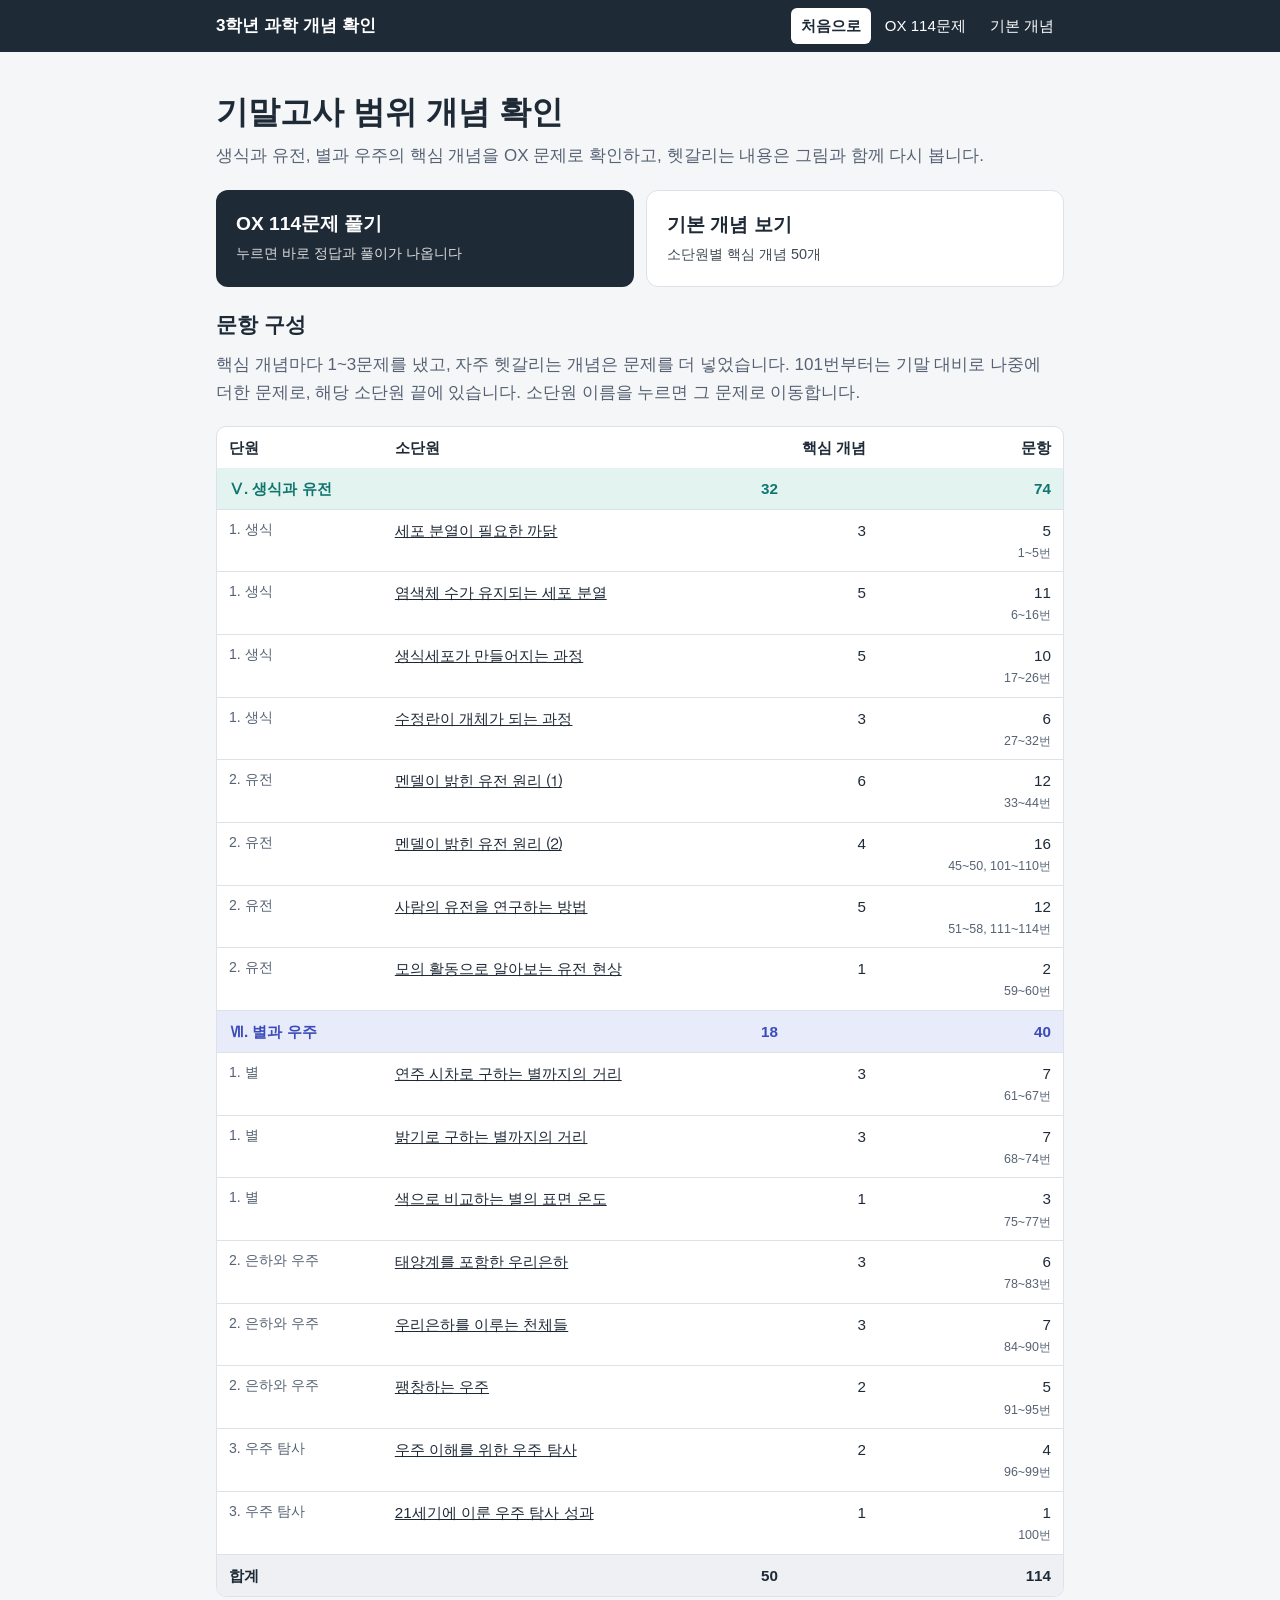
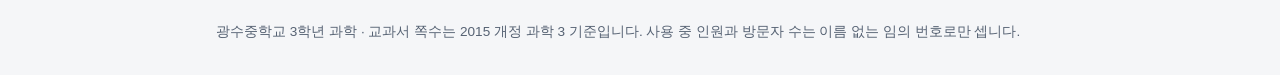
==== commit 619e283f: "두 가지 형질 교배와 가계도 확률 OX 문제 14개 추가 - g204(RrYy × rryy) 10문제, g305(부모 표현형이 같고 자손만 다를 때) 4문제 - 학생 기록이 문항 " ====
--- a/index.html
+++ b/index.html
@@ -4,27 +4,27 @@
 <meta charset="utf-8">
 <meta name="viewport" content="width=device-width, initial-scale=1">
 <title>3학년 과학 개념 확인</title>
-<meta name="description" content="생식과 유전, 별과 우주 개념 확인 OX 100문제와 기본 개념">
+<meta name="description" content="생식과 유전, 별과 우주 개념 확인 OX 114문제와 기본 개념">
 <link rel="stylesheet" href="style.css?v=7">
 </head>
 <body>
-<div class="stick" id="stick"><header class="top"><div class="wrap topin"><a class="brand" href="index.html">3학년 과학 개념 확인</a><span class="online" id="online" hidden><i aria-hidden="true"></i><span class="oltxt"><span>지금 <b id="onlineN">0</b>명<span class="olt"> 사용 중</span></span><span id="today" hidden>오늘 <b id="todayN">0</b>명<span class="olt"> 방문</span></span></span></span><nav><a href="index.html" aria-current=page>처음으로</a><a href="ox.html">OX 100문제</a><a href="concepts.html">기본 개념</a></nav></div></header></div>
+<div class="stick" id="stick"><header class="top"><div class="wrap topin"><a class="brand" href="index.html">3학년 과학 개념 확인</a><span class="online" id="online" hidden><i aria-hidden="true"></i><span class="oltxt"><span>지금 <b id="onlineN">0</b>명<span class="olt"> 사용 중</span></span><span id="today" hidden>오늘 <b id="todayN">0</b>명<span class="olt"> 방문</span></span></span></span><nav><a href="index.html" aria-current=page>처음으로</a><a href="ox.html">OX 114문제</a><a href="concepts.html">기본 개념</a></nav></div></header></div>
 <main class="wrap">
 <section class="hero">
 <h1>기말고사 범위 개념 확인</h1>
 <p>생식과 유전, 별과 우주의 핵심 개념을 OX 문제로 확인하고, 헷갈리는 내용은 그림과 함께 다시 봅니다.</p>
 <div class="cta">
-<a class="big" href="ox.html"><b>OX 100문제 풀기</b><span>누르면 바로 정답과 풀이가 나옵니다</span></a>
+<a class="big" href="ox.html"><b>OX 114문제 풀기</b><span>누르면 바로 정답과 풀이가 나옵니다</span></a>
 <a class="big alt" href="concepts.html"><b>기본 개념 보기</b><span>소단원별 핵심 개념 50개</span></a>
 </div>
 </section>
 <section>
 <h2>문항 구성</h2>
-<p class="lead">핵심 개념마다 1~3문제를 냈고, 자주 헷갈리는 개념은 문제를 더 넣었습니다. 소단원 이름을 누르면 그 문제로 이동합니다.</p>
+<p class="lead">핵심 개념마다 1~3문제를 냈고, 자주 헷갈리는 개념은 문제를 더 넣었습니다. 101번부터는 기말 대비로 나중에 더한 문제로, 해당 소단원 끝에 있습니다. 소단원 이름을 누르면 그 문제로 이동합니다.</p>
 <div class="tablewrap"><table class="plan">
 <thead><tr><th scope="col">단원</th><th scope="col">소단원</th><th scope="col">핵심 개념</th><th scope="col">문항</th></tr></thead>
-<tbody><tr class="grp gen"><th colspan="2" scope="colgroup">Ⅴ. 생식과 유전</th><td>32</td><td>60</td></tr><tr><td class="mid">1. 생식</td><td><a href="ox.html#u01">세포 분열이 필요한 까닭</a></td><td>3</td><td>5<span class="rng">1~5번</span></td></tr><tr><td class="mid">1. 생식</td><td><a href="ox.html#u02">염색체 수가 유지되는 세포 분열</a></td><td>5</td><td>11<span class="rng">6~16번</span></td></tr><tr><td class="mid">1. 생식</td><td><a href="ox.html#u03">생식세포가 만들어지는 과정</a></td><td>5</td><td>10<span class="rng">17~26번</span></td></tr><tr><td class="mid">1. 생식</td><td><a href="ox.html#u04">수정란이 개체가 되는 과정</a></td><td>3</td><td>6<span class="rng">27~32번</span></td></tr><tr><td class="mid">2. 유전</td><td><a href="ox.html#u05">멘델이 밝힌 유전 원리 ⑴</a></td><td>6</td><td>12<span class="rng">33~44번</span></td></tr><tr><td class="mid">2. 유전</td><td><a href="ox.html#u06">멘델이 밝힌 유전 원리 ⑵</a></td><td>4</td><td>6<span class="rng">45~50번</span></td></tr><tr><td class="mid">2. 유전</td><td><a href="ox.html#u07">사람의 유전을 연구하는 방법</a></td><td>5</td><td>8<span class="rng">51~58번</span></td></tr><tr><td class="mid">2. 유전</td><td><a href="ox.html#u08">모의 활동으로 알아보는 유전 현상</a></td><td>1</td><td>2<span class="rng">59~60번</span></td></tr><tr class="grp star"><th colspan="2" scope="colgroup">Ⅶ. 별과 우주</th><td>18</td><td>40</td></tr><tr><td class="mid">1. 별</td><td><a href="ox.html#u09">연주 시차로 구하는 별까지의 거리</a></td><td>3</td><td>7<span class="rng">61~67번</span></td></tr><tr><td class="mid">1. 별</td><td><a href="ox.html#u10">밝기로 구하는 별까지의 거리</a></td><td>3</td><td>7<span class="rng">68~74번</span></td></tr><tr><td class="mid">1. 별</td><td><a href="ox.html#u11">색으로 비교하는 별의 표면 온도</a></td><td>1</td><td>3<span class="rng">75~77번</span></td></tr><tr><td class="mid">2. 은하와 우주</td><td><a href="ox.html#u12">태양계를 포함한 우리은하</a></td><td>3</td><td>6<span class="rng">78~83번</span></td></tr><tr><td class="mid">2. 은하와 우주</td><td><a href="ox.html#u13">우리은하를 이루는 천체들</a></td><td>3</td><td>7<span class="rng">84~90번</span></td></tr><tr><td class="mid">2. 은하와 우주</td><td><a href="ox.html#u14">팽창하는 우주</a></td><td>2</td><td>5<span class="rng">91~95번</span></td></tr><tr><td class="mid">3. 우주 탐사</td><td><a href="ox.html#u15">우주 이해를 위한 우주 탐사</a></td><td>2</td><td>4<span class="rng">96~99번</span></td></tr><tr><td class="mid">3. 우주 탐사</td><td><a href="ox.html#u16">21세기에 이룬 우주 탐사 성과</a></td><td>1</td><td>1<span class="rng">100번</span></td></tr>
-<tr class="sum"><th colspan="2" scope="row">합계</th><td>50</td><td>100</td></tr></tbody>
+<tbody><tr class="grp gen"><th colspan="2" scope="colgroup">Ⅴ. 생식과 유전</th><td>32</td><td>74</td></tr><tr><td class="mid">1. 생식</td><td><a href="ox.html#u01">세포 분열이 필요한 까닭</a></td><td>3</td><td>5<span class="rng">1~5번</span></td></tr><tr><td class="mid">1. 생식</td><td><a href="ox.html#u02">염색체 수가 유지되는 세포 분열</a></td><td>5</td><td>11<span class="rng">6~16번</span></td></tr><tr><td class="mid">1. 생식</td><td><a href="ox.html#u03">생식세포가 만들어지는 과정</a></td><td>5</td><td>10<span class="rng">17~26번</span></td></tr><tr><td class="mid">1. 생식</td><td><a href="ox.html#u04">수정란이 개체가 되는 과정</a></td><td>3</td><td>6<span class="rng">27~32번</span></td></tr><tr><td class="mid">2. 유전</td><td><a href="ox.html#u05">멘델이 밝힌 유전 원리 ⑴</a></td><td>6</td><td>12<span class="rng">33~44번</span></td></tr><tr><td class="mid">2. 유전</td><td><a href="ox.html#u06">멘델이 밝힌 유전 원리 ⑵</a></td><td>4</td><td>16<span class="rng">45~50, 101~110번</span></td></tr><tr><td class="mid">2. 유전</td><td><a href="ox.html#u07">사람의 유전을 연구하는 방법</a></td><td>5</td><td>12<span class="rng">51~58, 111~114번</span></td></tr><tr><td class="mid">2. 유전</td><td><a href="ox.html#u08">모의 활동으로 알아보는 유전 현상</a></td><td>1</td><td>2<span class="rng">59~60번</span></td></tr><tr class="grp star"><th colspan="2" scope="colgroup">Ⅶ. 별과 우주</th><td>18</td><td>40</td></tr><tr><td class="mid">1. 별</td><td><a href="ox.html#u09">연주 시차로 구하는 별까지의 거리</a></td><td>3</td><td>7<span class="rng">61~67번</span></td></tr><tr><td class="mid">1. 별</td><td><a href="ox.html#u10">밝기로 구하는 별까지의 거리</a></td><td>3</td><td>7<span class="rng">68~74번</span></td></tr><tr><td class="mid">1. 별</td><td><a href="ox.html#u11">색으로 비교하는 별의 표면 온도</a></td><td>1</td><td>3<span class="rng">75~77번</span></td></tr><tr><td class="mid">2. 은하와 우주</td><td><a href="ox.html#u12">태양계를 포함한 우리은하</a></td><td>3</td><td>6<span class="rng">78~83번</span></td></tr><tr><td class="mid">2. 은하와 우주</td><td><a href="ox.html#u13">우리은하를 이루는 천체들</a></td><td>3</td><td>7<span class="rng">84~90번</span></td></tr><tr><td class="mid">2. 은하와 우주</td><td><a href="ox.html#u14">팽창하는 우주</a></td><td>2</td><td>5<span class="rng">91~95번</span></td></tr><tr><td class="mid">3. 우주 탐사</td><td><a href="ox.html#u15">우주 이해를 위한 우주 탐사</a></td><td>2</td><td>4<span class="rng">96~99번</span></td></tr><tr><td class="mid">3. 우주 탐사</td><td><a href="ox.html#u16">21세기에 이룬 우주 탐사 성과</a></td><td>1</td><td>1<span class="rng">100번</span></td></tr>
+<tr class="sum"><th colspan="2" scope="row">합계</th><td>50</td><td>114</td></tr></tbody>
 </table></div>
 </section>
 </main>
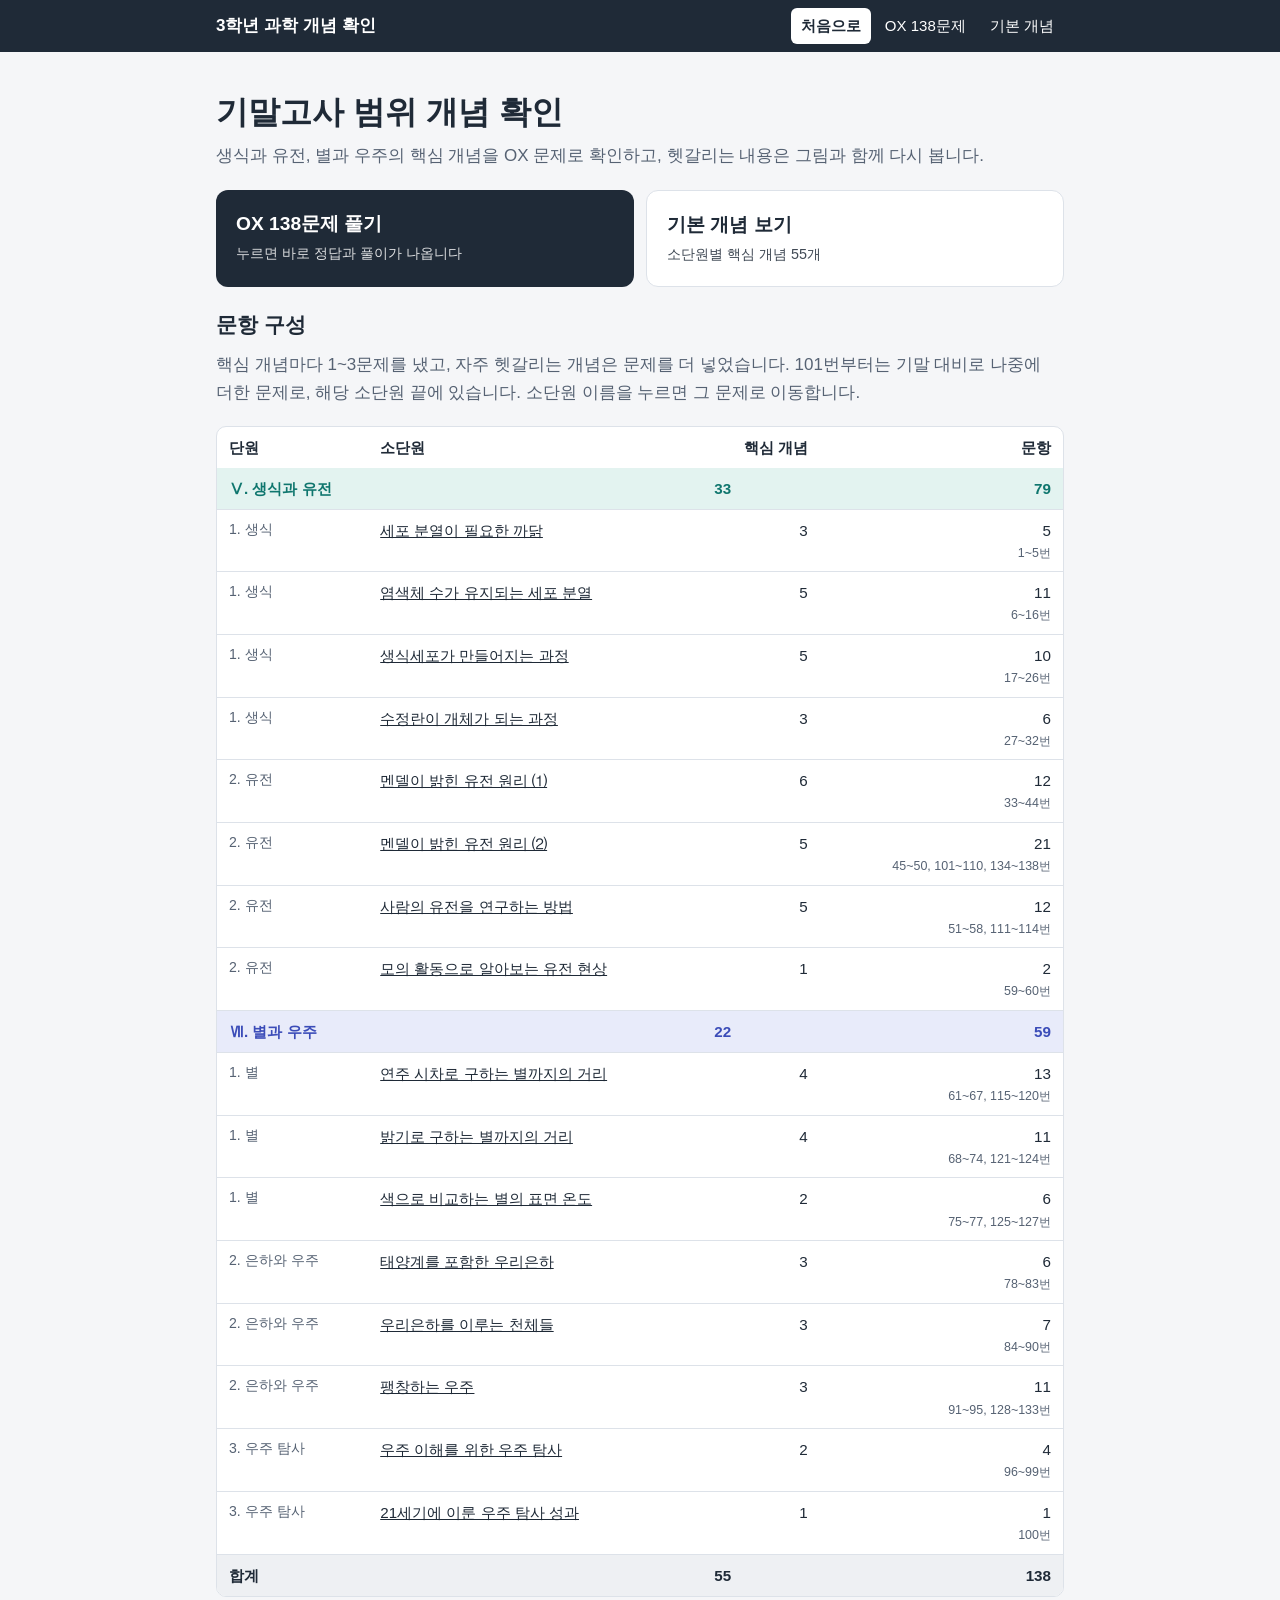
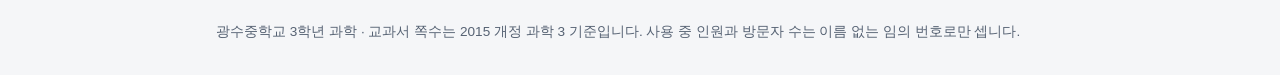
==== commit f92fcdd9: "기말 논술형 1~3 유사 OX 24문제(115~138번)와 문제 풀이 카드 5개 추가 Co-Authored-By: Claude Opus 5.5 <noreply@anthropic.c" ====
--- a/index.html
+++ b/index.html
@@ -4,18 +4,18 @@
 <meta charset="utf-8">
 <meta name="viewport" content="width=device-width, initial-scale=1">
 <title>3학년 과학 개념 확인</title>
-<meta name="description" content="생식과 유전, 별과 우주 개념 확인 OX 114문제와 기본 개념">
-<link rel="stylesheet" href="style.css?v=7">
+<meta name="description" content="생식과 유전, 별과 우주 개념 확인 OX 138문제와 기본 개념">
+<link rel="stylesheet" href="style.css?v=8">
 </head>
 <body>
-<div class="stick" id="stick"><header class="top"><div class="wrap topin"><a class="brand" href="index.html">3학년 과학 개념 확인</a><span class="online" id="online" hidden><i aria-hidden="true"></i><span class="oltxt"><span>지금 <b id="onlineN">0</b>명<span class="olt"> 사용 중</span></span><span id="today" hidden>오늘 <b id="todayN">0</b>명<span class="olt"> 방문</span></span></span></span><nav><a href="index.html" aria-current=page>처음으로</a><a href="ox.html">OX 114문제</a><a href="concepts.html">기본 개념</a></nav></div></header></div>
+<div class="stick" id="stick"><header class="top"><div class="wrap topin"><a class="brand" href="index.html">3학년 과학 개념 확인</a><span class="online" id="online" hidden><i aria-hidden="true"></i><span class="oltxt"><span>지금 <b id="onlineN">0</b>명<span class="olt"> 사용 중</span></span><span id="today" hidden>오늘 <b id="todayN">0</b>명<span class="olt"> 방문</span></span></span></span><nav><a href="index.html" aria-current=page>처음으로</a><a href="ox.html">OX 138문제</a><a href="concepts.html">기본 개념</a></nav></div></header></div>
 <main class="wrap">
 <section class="hero">
 <h1>기말고사 범위 개념 확인</h1>
 <p>생식과 유전, 별과 우주의 핵심 개념을 OX 문제로 확인하고, 헷갈리는 내용은 그림과 함께 다시 봅니다.</p>
 <div class="cta">
-<a class="big" href="ox.html"><b>OX 114문제 풀기</b><span>누르면 바로 정답과 풀이가 나옵니다</span></a>
-<a class="big alt" href="concepts.html"><b>기본 개념 보기</b><span>소단원별 핵심 개념 50개</span></a>
+<a class="big" href="ox.html"><b>OX 138문제 풀기</b><span>누르면 바로 정답과 풀이가 나옵니다</span></a>
+<a class="big alt" href="concepts.html"><b>기본 개념 보기</b><span>소단원별 핵심 개념 55개</span></a>
 </div>
 </section>
 <section>
@@ -23,8 +23,8 @@
 <p class="lead">핵심 개념마다 1~3문제를 냈고, 자주 헷갈리는 개념은 문제를 더 넣었습니다. 101번부터는 기말 대비로 나중에 더한 문제로, 해당 소단원 끝에 있습니다. 소단원 이름을 누르면 그 문제로 이동합니다.</p>
 <div class="tablewrap"><table class="plan">
 <thead><tr><th scope="col">단원</th><th scope="col">소단원</th><th scope="col">핵심 개념</th><th scope="col">문항</th></tr></thead>
-<tbody><tr class="grp gen"><th colspan="2" scope="colgroup">Ⅴ. 생식과 유전</th><td>32</td><td>74</td></tr><tr><td class="mid">1. 생식</td><td><a href="ox.html#u01">세포 분열이 필요한 까닭</a></td><td>3</td><td>5<span class="rng">1~5번</span></td></tr><tr><td class="mid">1. 생식</td><td><a href="ox.html#u02">염색체 수가 유지되는 세포 분열</a></td><td>5</td><td>11<span class="rng">6~16번</span></td></tr><tr><td class="mid">1. 생식</td><td><a href="ox.html#u03">생식세포가 만들어지는 과정</a></td><td>5</td><td>10<span class="rng">17~26번</span></td></tr><tr><td class="mid">1. 생식</td><td><a href="ox.html#u04">수정란이 개체가 되는 과정</a></td><td>3</td><td>6<span class="rng">27~32번</span></td></tr><tr><td class="mid">2. 유전</td><td><a href="ox.html#u05">멘델이 밝힌 유전 원리 ⑴</a></td><td>6</td><td>12<span class="rng">33~44번</span></td></tr><tr><td class="mid">2. 유전</td><td><a href="ox.html#u06">멘델이 밝힌 유전 원리 ⑵</a></td><td>4</td><td>16<span class="rng">45~50, 101~110번</span></td></tr><tr><td class="mid">2. 유전</td><td><a href="ox.html#u07">사람의 유전을 연구하는 방법</a></td><td>5</td><td>12<span class="rng">51~58, 111~114번</span></td></tr><tr><td class="mid">2. 유전</td><td><a href="ox.html#u08">모의 활동으로 알아보는 유전 현상</a></td><td>1</td><td>2<span class="rng">59~60번</span></td></tr><tr class="grp star"><th colspan="2" scope="colgroup">Ⅶ. 별과 우주</th><td>18</td><td>40</td></tr><tr><td class="mid">1. 별</td><td><a href="ox.html#u09">연주 시차로 구하는 별까지의 거리</a></td><td>3</td><td>7<span class="rng">61~67번</span></td></tr><tr><td class="mid">1. 별</td><td><a href="ox.html#u10">밝기로 구하는 별까지의 거리</a></td><td>3</td><td>7<span class="rng">68~74번</span></td></tr><tr><td class="mid">1. 별</td><td><a href="ox.html#u11">색으로 비교하는 별의 표면 온도</a></td><td>1</td><td>3<span class="rng">75~77번</span></td></tr><tr><td class="mid">2. 은하와 우주</td><td><a href="ox.html#u12">태양계를 포함한 우리은하</a></td><td>3</td><td>6<span class="rng">78~83번</span></td></tr><tr><td class="mid">2. 은하와 우주</td><td><a href="ox.html#u13">우리은하를 이루는 천체들</a></td><td>3</td><td>7<span class="rng">84~90번</span></td></tr><tr><td class="mid">2. 은하와 우주</td><td><a href="ox.html#u14">팽창하는 우주</a></td><td>2</td><td>5<span class="rng">91~95번</span></td></tr><tr><td class="mid">3. 우주 탐사</td><td><a href="ox.html#u15">우주 이해를 위한 우주 탐사</a></td><td>2</td><td>4<span class="rng">96~99번</span></td></tr><tr><td class="mid">3. 우주 탐사</td><td><a href="ox.html#u16">21세기에 이룬 우주 탐사 성과</a></td><td>1</td><td>1<span class="rng">100번</span></td></tr>
-<tr class="sum"><th colspan="2" scope="row">합계</th><td>50</td><td>114</td></tr></tbody>
+<tbody><tr class="grp gen"><th colspan="2" scope="colgroup">Ⅴ. 생식과 유전</th><td>33</td><td>79</td></tr><tr><td class="mid">1. 생식</td><td><a href="ox.html#u01">세포 분열이 필요한 까닭</a></td><td>3</td><td>5<span class="rng">1~5번</span></td></tr><tr><td class="mid">1. 생식</td><td><a href="ox.html#u02">염색체 수가 유지되는 세포 분열</a></td><td>5</td><td>11<span class="rng">6~16번</span></td></tr><tr><td class="mid">1. 생식</td><td><a href="ox.html#u03">생식세포가 만들어지는 과정</a></td><td>5</td><td>10<span class="rng">17~26번</span></td></tr><tr><td class="mid">1. 생식</td><td><a href="ox.html#u04">수정란이 개체가 되는 과정</a></td><td>3</td><td>6<span class="rng">27~32번</span></td></tr><tr><td class="mid">2. 유전</td><td><a href="ox.html#u05">멘델이 밝힌 유전 원리 ⑴</a></td><td>6</td><td>12<span class="rng">33~44번</span></td></tr><tr><td class="mid">2. 유전</td><td><a href="ox.html#u06">멘델이 밝힌 유전 원리 ⑵</a></td><td>5</td><td>21<span class="rng">45~50, 101~110, 134~138번</span></td></tr><tr><td class="mid">2. 유전</td><td><a href="ox.html#u07">사람의 유전을 연구하는 방법</a></td><td>5</td><td>12<span class="rng">51~58, 111~114번</span></td></tr><tr><td class="mid">2. 유전</td><td><a href="ox.html#u08">모의 활동으로 알아보는 유전 현상</a></td><td>1</td><td>2<span class="rng">59~60번</span></td></tr><tr class="grp star"><th colspan="2" scope="colgroup">Ⅶ. 별과 우주</th><td>22</td><td>59</td></tr><tr><td class="mid">1. 별</td><td><a href="ox.html#u09">연주 시차로 구하는 별까지의 거리</a></td><td>4</td><td>13<span class="rng">61~67, 115~120번</span></td></tr><tr><td class="mid">1. 별</td><td><a href="ox.html#u10">밝기로 구하는 별까지의 거리</a></td><td>4</td><td>11<span class="rng">68~74, 121~124번</span></td></tr><tr><td class="mid">1. 별</td><td><a href="ox.html#u11">색으로 비교하는 별의 표면 온도</a></td><td>2</td><td>6<span class="rng">75~77, 125~127번</span></td></tr><tr><td class="mid">2. 은하와 우주</td><td><a href="ox.html#u12">태양계를 포함한 우리은하</a></td><td>3</td><td>6<span class="rng">78~83번</span></td></tr><tr><td class="mid">2. 은하와 우주</td><td><a href="ox.html#u13">우리은하를 이루는 천체들</a></td><td>3</td><td>7<span class="rng">84~90번</span></td></tr><tr><td class="mid">2. 은하와 우주</td><td><a href="ox.html#u14">팽창하는 우주</a></td><td>3</td><td>11<span class="rng">91~95, 128~133번</span></td></tr><tr><td class="mid">3. 우주 탐사</td><td><a href="ox.html#u15">우주 이해를 위한 우주 탐사</a></td><td>2</td><td>4<span class="rng">96~99번</span></td></tr><tr><td class="mid">3. 우주 탐사</td><td><a href="ox.html#u16">21세기에 이룬 우주 탐사 성과</a></td><td>1</td><td>1<span class="rng">100번</span></td></tr>
+<tr class="sum"><th colspan="2" scope="row">합계</th><td>55</td><td>138</td></tr></tbody>
 </table></div>
 </section>
 </main>
--- a/style.css
+++ b/style.css
@@ -152,6 +152,13 @@
 .warn, .note { margin: 8px 0; padding: 8px 12px; border-radius: 8px; font-size: .95rem; }
 .warn { background: var(--warn-soft); border-left: 4px solid var(--warn-line); }
 .note { background: var(--bg); border-left: 4px solid var(--line); }
+.sim { display: block; margin: 10px 0; padding: 10px 14px; border-radius: 10px; text-decoration: none;
+  background: var(--gen-soft); border: 1px solid var(--gen); }
+.sim b { color: var(--gen); }
+.sim b::before { content: '▶ '; }
+.sim b::after { content: ' ↗'; font-weight: 400; }
+.sim span { display: block; font-size: .92rem; color: var(--mute); }
+.sim:hover, .sim:focus-visible { background: #d2ece7; }
 .rel { margin: 8px 0 0; font-size: .88rem; color: var(--mute); }
 .rel a { margin-left: 4px; font-weight: 700; color: var(--star); }
 .credit { font-size: .78rem; color: var(--mute); padding-bottom: 80px; }
